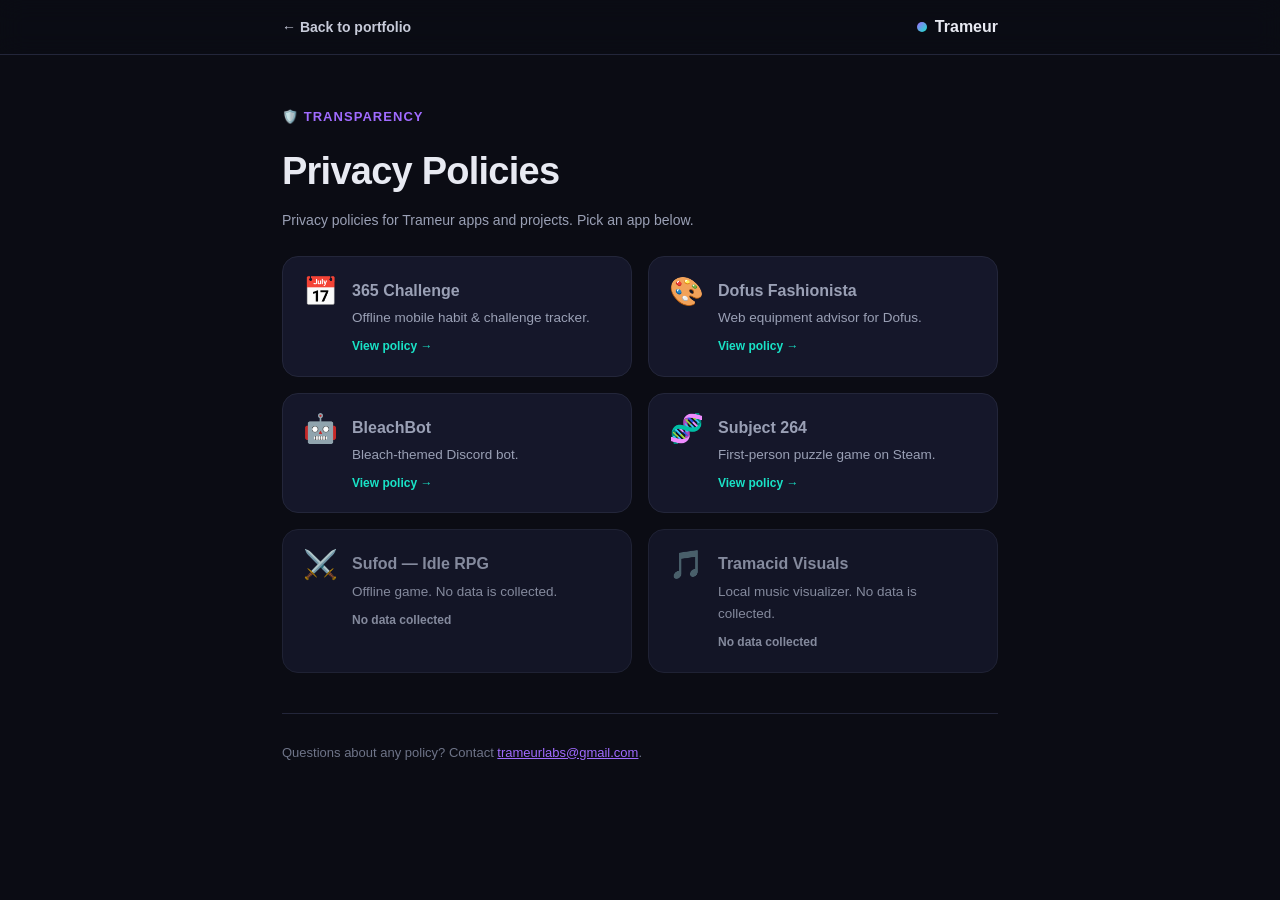
==== docs/privacy/index.html @ 5b6dbf9c "Add portfolio website with projects, visuals and privacy policies - Static GitHub Pages site under d" ====
<!DOCTYPE html>
<html lang="en">
<head>
  <meta charset="utf-8" />
  <meta name="viewport" content="width=device-width, initial-scale=1" />
  <title>Privacy Policies — Trameur apps</title>
  <meta name="description" content="Privacy policies for all Trameur apps and projects." />
  <link rel="icon" href="data:image/svg+xml,%3Csvg xmlns='http://www.w3.org/2000/svg' viewBox='0 0 32 32'%3E%3Cdefs%3E%3ClinearGradient id='g' x1='0' y1='0' x2='1' y2='1'%3E%3Cstop offset='0' stop-color='%23a06bff'/%3E%3Cstop offset='1' stop-color='%2319e3c7'/%3E%3C/linearGradient%3E%3C/defs%3E%3Crect width='32' height='32' rx='8' fill='url(%23g)'/%3E%3Ctext x='16' y='22' font-size='18' font-family='Arial' font-weight='bold' fill='white' text-anchor='middle'%3ET%3C/text%3E%3C/svg%3E" />
  <link rel="stylesheet" href="../assets/css/privacy.css" />
</head>
<body>
  <header class="top">
    <div class="top-inner">
      <a class="back" href="../index.html">← Back to portfolio</a>
      <a class="brand-mini" href="../index.html"><span class="dot"></span> Trameur</a>
    </div>
  </header>

  <div class="wrap">
    <span class="eyebrow">🛡️ Transparency</span>
    <h1>Privacy Policies</h1>
    <p class="updated">Privacy policies for Trameur apps and projects. Pick an app below.</p>

    <div class="hub-grid">
      <a class="hub-card" href="365-challenge.html">
        <span class="ic">📅</span>
        <span>
          <b>365 Challenge</b>
          <span>Offline mobile habit &amp; challenge tracker.</span>
          <span class="status">View policy →</span>
        </span>
      </a>

      <a class="hub-card" href="dofus-fashionista.html">
        <span class="ic">🎨</span>
        <span>
          <b>Dofus Fashionista</b>
          <span>Web equipment advisor for Dofus.</span>
          <span class="status">View policy →</span>
        </span>
      </a>

      <a class="hub-card" href="bleachbot.html">
        <span class="ic">🤖</span>
        <span>
          <b>BleachBot</b>
          <span>Bleach-themed Discord bot.</span>
          <span class="status">View policy →</span>
        </span>
      </a>

      <a class="hub-card" href="subject-264.html">
        <span class="ic">🧬</span>
        <span>
          <b>Subject 264</b>
          <span>First-person puzzle game on Steam.</span>
          <span class="status">View policy →</span>
        </span>
      </a>

      <div class="hub-card muted-card">
        <span class="ic">⚔️</span>
        <span>
          <b>Sufod — Idle RPG</b>
          <span>Offline game. No data is collected.</span>
          <span class="status">No data collected</span>
        </span>
      </div>

      <div class="hub-card muted-card">
        <span class="ic">🎵</span>
        <span>
          <b>Tramacid Visuals</b>
          <span>Local music visualizer. No data is collected.</span>
          <span class="status">No data collected</span>
        </span>
      </div>
    </div>

    <hr class="divider" />
    <footer>
      Questions about any policy? Contact <a href="mailto:trameurlabs@gmail.com">trameurlabs@gmail.com</a>.
    </footer>
  </div>
</body>
</html>
---- docs/assets/css/privacy.css ----
/* ============================================================
   Trameur — Privacy pages
   ============================================================ */
:root {
  --bg: #0b0c14;
  --bg-soft: #11131f;
  --card: #15172a;
  --border: #23263a;
  --text: #e8eaf2;
  --text-2: #c7cbd9;
  --muted: #9aa0b5;
  --faint: #6e7488;
  --accent: #a06bff;
  --accent-3: #19e3c7;
  color-scheme: dark;
}
* { box-sizing: border-box; }
body {
  margin: 0;
  background: var(--bg);
  color: var(--text);
  font-family: -apple-system, BlinkMacSystemFont, "Segoe UI", Roboto, Helvetica, Arial, sans-serif;
  line-height: 1.65;
}
a { color: var(--accent); }

.top {
  position: sticky; top: 0; z-index: 5;
  backdrop-filter: blur(12px);
  background: color-mix(in srgb, var(--bg) 75%, transparent);
  border-bottom: 1px solid var(--border);
}
.top-inner {
  max-width: 760px; margin: 0 auto; padding: 14px 22px;
  display: flex; align-items: center; justify-content: space-between;
}
.back {
  display: inline-flex; align-items: center; gap: 8px;
  font-weight: 700; font-size: 14px; color: var(--text-2); text-decoration: none;
}
.back:hover { color: var(--text); }
.brand-mini { display: inline-flex; align-items: center; gap: 8px; font-weight: 800; color: var(--text); text-decoration: none; }
.brand-mini .dot { width: 10px; height: 10px; border-radius: 50%; background: linear-gradient(135deg, var(--accent), var(--accent-3)); }

.wrap { max-width: 760px; margin: 0 auto; padding: 48px 22px 90px; }
.eyebrow { display: inline-flex; align-items: center; gap: 8px; font-size: 13px; font-weight: 700; letter-spacing: 0.08em; text-transform: uppercase; color: var(--accent); margin-bottom: 12px; }
h1 { font-size: clamp(28px, 5vw, 38px); font-weight: 850; letter-spacing: -0.02em; margin: 0 0 6px; }
.app-emoji { font-size: 40px; display: block; margin-bottom: 10px; }
.updated { color: var(--muted); font-size: 14px; margin: 0 0 24px; }
h2 { font-size: 19px; font-weight: 700; margin: 32px 0 8px; color: #fff; }
p, li { color: var(--text-2); }
strong { color: var(--text); }
.tldr {
  background: var(--card);
  border: 1px solid var(--border);
  border-left: 3px solid var(--accent);
  border-radius: 14px;
  padding: 16px 18px;
  font-weight: 600;
  margin: 0 0 8px;
}
code { background: var(--card); padding: 1px 7px; border-radius: 6px; font-size: 0.92em; }
ul { padding-left: 20px; }
li { margin: 4px 0; }
.divider { border: none; border-top: 1px solid var(--border); margin: 40px 0 0; }
footer { margin-top: 28px; color: var(--faint); font-size: 13px; }

/* hub index */
.hub-grid { display: grid; grid-template-columns: repeat(auto-fill, minmax(320px, 1fr)); gap: 16px; margin-top: 8px; }
.hub-card {
  display: flex; align-items: flex-start; gap: 14px;
  border: 1px solid var(--border);
  background: var(--card);
  border-radius: 16px;
  padding: 18px 20px;
  text-decoration: none;
  color: var(--text);
  transition: border-color 0.2s ease, transform 0.2s ease;
}
.hub-card:hover { border-color: var(--accent); transform: translateY(-3px); }
.hub-card .ic { font-size: 28px; line-height: 1; }
.hub-card b { display: block; font-size: 16px; }
.hub-card span { display: block; color: var(--muted); font-size: 13.5px; margin-top: 3px; }
.hub-card .status { display: inline-block; margin-top: 8px; font-size: 12px; font-weight: 700; color: var(--accent-3); }
.hub-card.muted-card { opacity: 0.85; }
.hub-card.muted-card:hover { transform: none; border-color: var(--border); cursor: default; }
.hub-card.muted-card .status { color: var(--muted); }
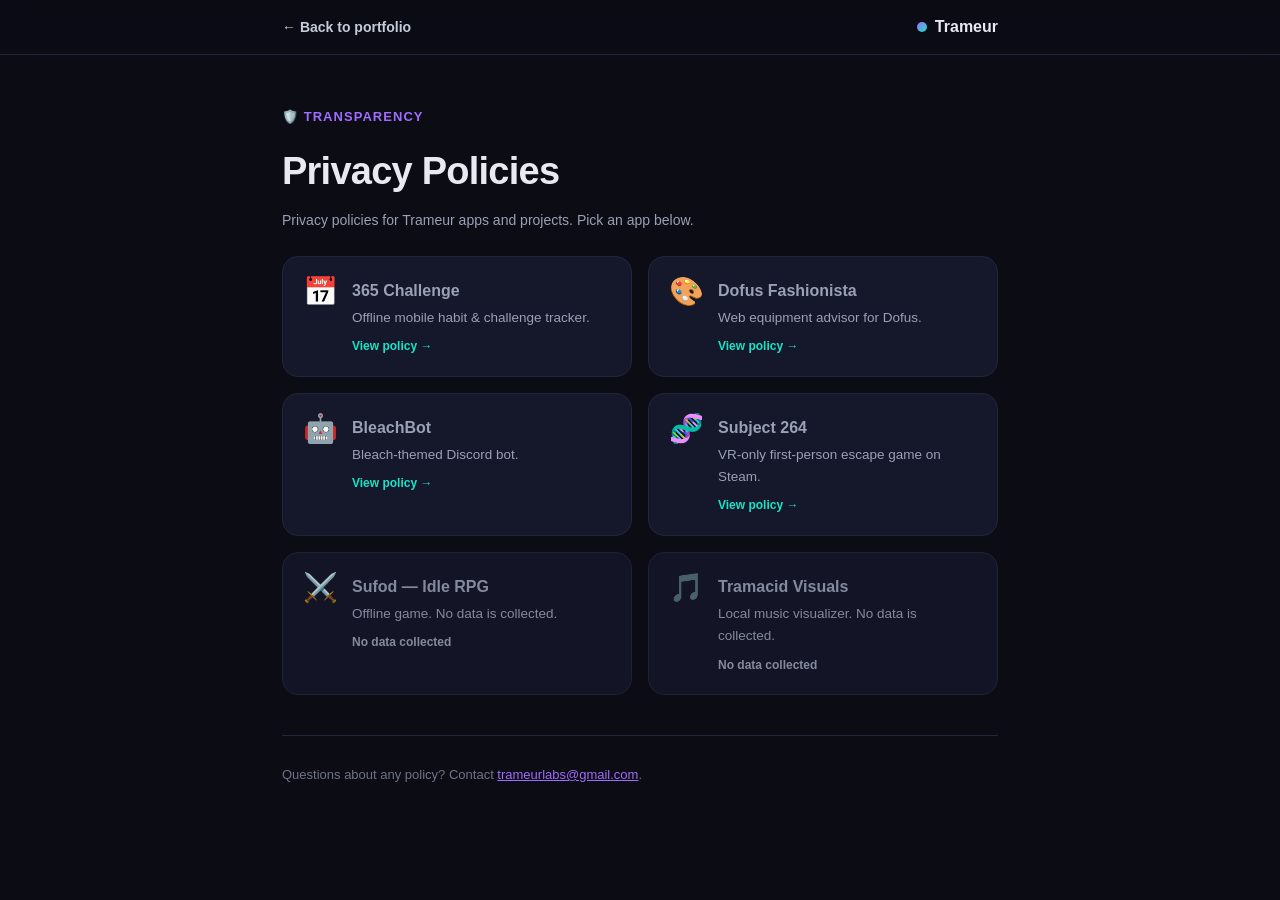
==== commit a1fa33e9: "Add real screenshots, VR details and a gallery lightbox - Subject 264: real Steam screenshots, VR-on" ====
--- a/docs/privacy/index.html
+++ b/docs/privacy/index.html
@@ -53,7 +53,7 @@
         <span class="ic">🧬</span>
         <span>
           <b>Subject 264</b>
-          <span>First-person puzzle game on Steam.</span>
+          <span>VR-only first-person escape game on Steam.</span>
           <span class="status">View policy →</span>
         </span>
       </a>
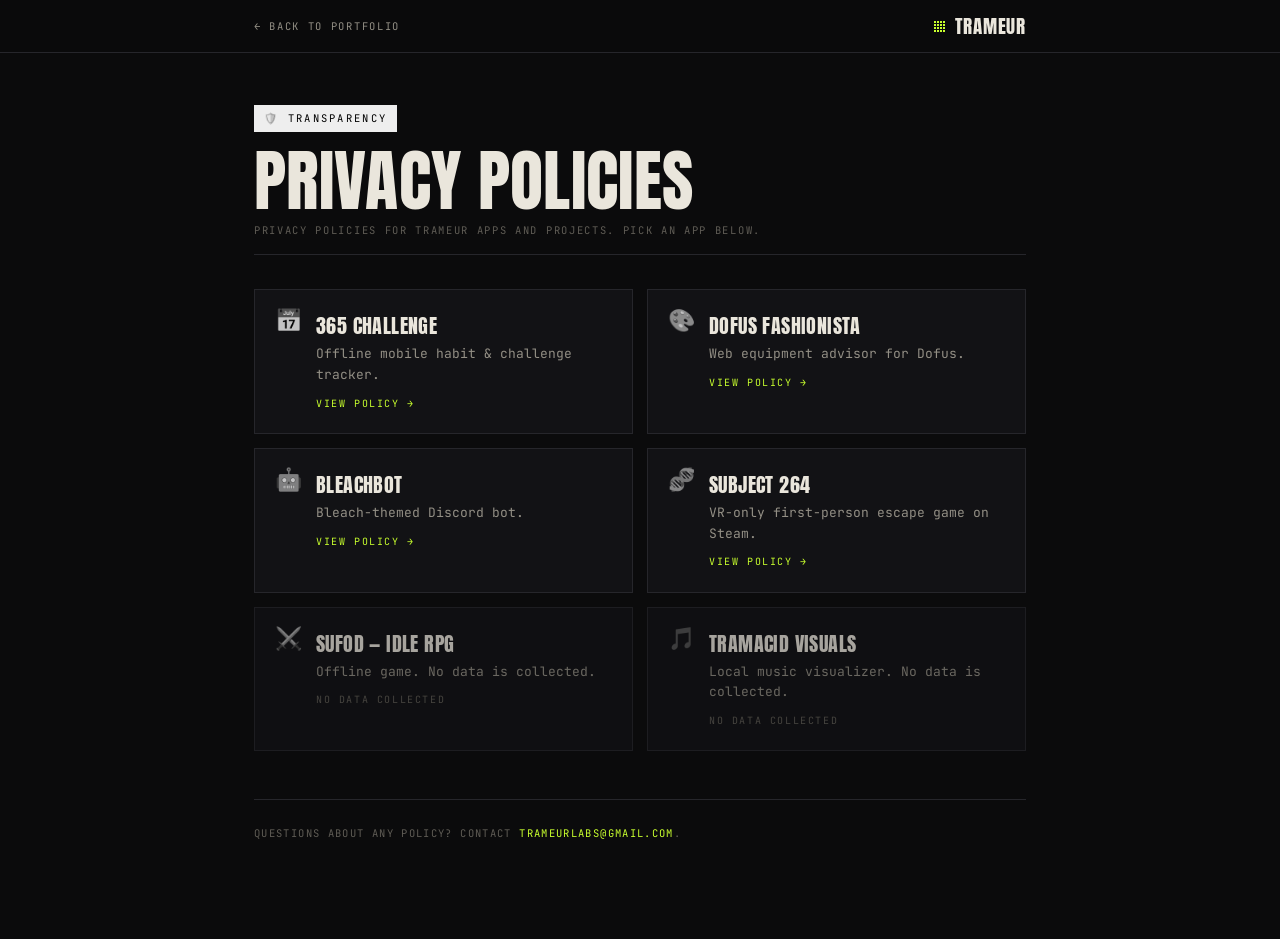
==== commit 5ac01077: "v2" ====
--- a/docs/privacy/index.html
+++ b/docs/privacy/index.html
@@ -5,8 +5,9 @@
   <meta name="viewport" content="width=device-width, initial-scale=1" />
   <title>Privacy Policies — Trameur apps</title>
   <meta name="description" content="Privacy policies for all Trameur apps and projects." />
-  <link rel="icon" href="data:image/svg+xml,%3Csvg xmlns='http://www.w3.org/2000/svg' viewBox='0 0 32 32'%3E%3Cdefs%3E%3ClinearGradient id='g' x1='0' y1='0' x2='1' y2='1'%3E%3Cstop offset='0' stop-color='%23a06bff'/%3E%3Cstop offset='1' stop-color='%2319e3c7'/%3E%3C/linearGradient%3E%3C/defs%3E%3Crect width='32' height='32' rx='8' fill='url(%23g)'/%3E%3Ctext x='16' y='22' font-size='18' font-family='Arial' font-weight='bold' fill='white' text-anchor='middle'%3ET%3C/text%3E%3C/svg%3E" />
+  <link rel="icon" href="data:image/svg+xml,<svg xmlns='http://www.w3.org/2000/svg' viewBox='0 0 32 32'><rect width='32' height='32' fill='%230b0b0c'/><g fill='%23c8ff2e'><rect x='0' y='4' width='4' height='4'/><rect x='8' y='12' width='4' height='4'/><rect x='0' y='20' width='4' height='4'/><rect x='8' y='28' width='4' height='4'/><rect x='12' y='0' width='4' height='4'/><rect x='20' y='4' width='4' height='4'/><rect x='12' y='8' width='4' height='4'/><rect x='20' y='12' width='4' height='4'/><rect x='12' y='16' width='4' height='4'/><rect x='20' y='20' width='4' height='4'/><rect x='12' y='24' width='4' height='4'/><rect x='20' y='28' width='4' height='4'/><rect x='24' y='0' width='8' height='32'/></g></svg>" />
   <link rel="stylesheet" href="../assets/css/privacy.css" />
+  <script>try{var t=localStorage.getItem('trame-theme');if(t)document.documentElement.setAttribute('data-theme',t)}catch(e){}</script>
 </head>
 <body>
   <header class="top">
--- a/docs/assets/css/privacy.css
+++ b/docs/assets/css/privacy.css
@@ -1,87 +1,145 @@
 /* ============================================================
-   Trameur — Privacy pages
+   Trameur — privacy pages
+   Same ink as the portfolio: riso palette, printed grid, no radii.
    ============================================================ */
+@import url("https://fonts.googleapis.com/css2?family=Anton&family=JetBrains+Mono:wght@400;700&display=swap");
+
 :root {
-  --bg: #0b0c14;
-  --bg-soft: #11131f;
-  --card: #15172a;
-  --border: #23263a;
-  --text: #e8eaf2;
-  --text-2: #c7cbd9;
-  --muted: #9aa0b5;
-  --faint: #6e7488;
-  --accent: #a06bff;
-  --accent-3: #19e3c7;
+  --bg: #0b0b0c;
+  --bg-2: #121215;
+  --fg: #eae6dc;
+  --fg-2: #938f85;
+  --fg-3: #5f5c55;
+  --line: #26262b;
+  --line-2: #34343b;
+  --accent: #c8ff2e;
+  --accent-ink: #0b0b0c;
+  --f-display: "Anton", "Haettenschweiler", "Arial Narrow", Impact, sans-serif;
+  --f-mono: "JetBrains Mono", ui-monospace, SFMono-Regular, Menlo, Consolas, monospace;
   color-scheme: dark;
 }
+
+/* follows the choice made on the portfolio (stored in localStorage,
+   applied by the inline script in each page head) */
+[data-theme="paper"] {
+  --bg: #eae6dc;
+  --bg-2: #e1dcd0;
+  --fg: #0b0b0c;
+  --fg-2: #6b665c;
+  --fg-3: #918b7f;
+  --line: #c9c2b2;
+  --line-2: #b3ab99;
+  --accent: #ff2e6e;
+  --accent-ink: #eae6dc;
+  color-scheme: light;
+}
+
 * { box-sizing: border-box; }
+
 body {
   margin: 0;
   background: var(--bg);
-  color: var(--text);
-  font-family: -apple-system, BlinkMacSystemFont, "Segoe UI", Roboto, Helvetica, Arial, sans-serif;
-  line-height: 1.65;
+  color: var(--fg-2);
+  font-family: var(--f-mono);
+  font-size: 14px;
+  line-height: 1.8;
+  -webkit-font-smoothing: antialiased;
 }
-a { color: var(--accent); }
+::selection { background: var(--accent); color: var(--accent-ink); }
 
+a { color: var(--accent); text-decoration: none; }
+a:hover { text-decoration: underline; }
+
+/* top bar ---------------------------------------------------------- */
 .top {
   position: sticky; top: 0; z-index: 5;
-  backdrop-filter: blur(12px);
-  background: color-mix(in srgb, var(--bg) 75%, transparent);
-  border-bottom: 1px solid var(--border);
+  backdrop-filter: blur(10px);
+  background: color-mix(in srgb, var(--bg) 88%, transparent);
+  border-bottom: 1px solid var(--line);
 }
 .top-inner {
-  max-width: 760px; margin: 0 auto; padding: 14px 22px;
-  display: flex; align-items: center; justify-content: space-between;
+  max-width: 820px; margin: 0 auto; padding: 0 24px; height: 52px;
+  display: flex; align-items: center; justify-content: space-between; gap: 16px;
 }
 .back {
-  display: inline-flex; align-items: center; gap: 8px;
-  font-weight: 700; font-size: 14px; color: var(--text-2); text-decoration: none;
+  font-size: 10.5px; letter-spacing: 0.16em; text-transform: uppercase; color: var(--fg-2);
 }
-.back:hover { color: var(--text); }
-.brand-mini { display: inline-flex; align-items: center; gap: 8px; font-weight: 800; color: var(--text); text-decoration: none; }
-.brand-mini .dot { width: 10px; height: 10px; border-radius: 50%; background: linear-gradient(135deg, var(--accent), var(--accent-3)); }
+.back:hover { color: var(--fg); text-decoration: none; }
+.brand-mini {
+  display: inline-flex; align-items: center; gap: 9px; color: var(--fg); text-decoration: none;
+  font-family: var(--f-display); font-size: 19px; text-transform: uppercase; letter-spacing: 0.04em;
+}
+.brand-mini:hover { text-decoration: none; }
+.brand-mini .dot {
+  width: 13px; height: 13px; border-radius: 0; background: var(--accent);
+  background-image:
+    repeating-linear-gradient(0deg, var(--bg) 0 1px, transparent 1px 3px),
+    repeating-linear-gradient(90deg, var(--bg) 0 1px, transparent 1px 3px);
+}
 
-.wrap { max-width: 760px; margin: 0 auto; padding: 48px 22px 90px; }
-.eyebrow { display: inline-flex; align-items: center; gap: 8px; font-size: 13px; font-weight: 700; letter-spacing: 0.08em; text-transform: uppercase; color: var(--accent); margin-bottom: 12px; }
-h1 { font-size: clamp(28px, 5vw, 38px); font-weight: 850; letter-spacing: -0.02em; margin: 0 0 6px; }
-.app-emoji { font-size: 40px; display: block; margin-bottom: 10px; }
-.updated { color: var(--muted); font-size: 14px; margin: 0 0 24px; }
-h2 { font-size: 19px; font-weight: 700; margin: 32px 0 8px; color: #fff; }
-p, li { color: var(--text-2); }
-strong { color: var(--text); }
+/* page ------------------------------------------------------------- */
+.wrap { max-width: 820px; margin: 0 auto; padding: 52px 24px 96px; }
+
+.eyebrow {
+  display: inline-block; font-size: 10.5px; letter-spacing: 0.22em; text-transform: uppercase;
+  color: var(--accent-ink); background: var(--accent); padding: 4px 10px; margin-bottom: 18px;
+}
+.eyebrow, .app-emoji, .hub-card .ic { filter: grayscale(1) contrast(1.1); }
+
+h1 {
+  font-family: var(--f-display); font-weight: 400; text-transform: uppercase;
+  font-size: clamp(34px, 8vw, 68px); line-height: 0.9; letter-spacing: 0.005em;
+  color: var(--fg); margin: 0 0 10px;
+}
+.app-emoji { font-size: 30px; display: block; margin-bottom: 12px; opacity: 0.8; }
+.updated {
+  font-size: 10.5px; letter-spacing: 0.16em; text-transform: uppercase; color: var(--fg-3);
+  margin: 0 0 34px; padding-bottom: 14px; border-bottom: 1px solid var(--line);
+}
+h2 {
+  font-family: var(--f-mono); font-weight: 700; color: var(--fg);
+  font-size: 12px; letter-spacing: 0.2em; text-transform: uppercase;
+  margin: 42px 0 12px; padding-bottom: 8px; border-bottom: 1px solid var(--line);
+}
+p, li { color: var(--fg-2); }
+strong { color: var(--fg); }
 .tldr {
-  background: var(--card);
-  border: 1px solid var(--border);
-  border-left: 3px solid var(--accent);
-  border-radius: 14px;
-  padding: 16px 18px;
-  font-weight: 600;
-  margin: 0 0 8px;
+  background: var(--bg-2); border: 1px solid var(--line);
+  border-left: 2px solid var(--accent); padding: 16px 18px; margin: 0 0 10px;
+  color: var(--fg);
 }
-code { background: var(--card); padding: 1px 7px; border-radius: 6px; font-size: 0.92em; }
+code { background: var(--bg-2); border: 1px solid var(--line); padding: 1px 6px; font-size: 0.92em; }
 ul { padding-left: 20px; }
-li { margin: 4px 0; }
-.divider { border: none; border-top: 1px solid var(--border); margin: 40px 0 0; }
-footer { margin-top: 28px; color: var(--faint); font-size: 13px; }
+li { margin: 5px 0; }
+li::marker { color: var(--accent); }
+.divider { border: none; border-top: 1px solid var(--line); margin: 48px 0 0; }
+footer {
+  margin-top: 24px; color: var(--fg-3);
+  font-size: 10.5px; letter-spacing: 0.13em; text-transform: uppercase;
+}
 
-/* hub index */
-.hub-grid { display: grid; grid-template-columns: repeat(auto-fill, minmax(320px, 1fr)); gap: 16px; margin-top: 8px; }
+/* hub -------------------------------------------------------------- */
+.hub-grid { display: grid; grid-template-columns: repeat(auto-fill, minmax(300px, 1fr)); gap: 14px; margin-top: 10px; }
 .hub-card {
   display: flex; align-items: flex-start; gap: 14px;
-  border: 1px solid var(--border);
-  background: var(--card);
-  border-radius: 16px;
-  padding: 18px 20px;
-  text-decoration: none;
-  color: var(--text);
-  transition: border-color 0.2s ease, transform 0.2s ease;
+  border: 1px solid var(--line); background: var(--bg-2); padding: 18px 20px;
+  color: var(--fg); text-decoration: none;
+  transition: border-color 0.18s, transform 0.18s, box-shadow 0.18s;
 }
-.hub-card:hover { border-color: var(--accent); transform: translateY(-3px); }
-.hub-card .ic { font-size: 28px; line-height: 1; }
-.hub-card b { display: block; font-size: 16px; }
-.hub-card span { display: block; color: var(--muted); font-size: 13.5px; margin-top: 3px; }
-.hub-card .status { display: inline-block; margin-top: 8px; font-size: 12px; font-weight: 700; color: var(--accent-3); }
-.hub-card.muted-card { opacity: 0.85; }
-.hub-card.muted-card:hover { transform: none; border-color: var(--border); cursor: default; }
-.hub-card.muted-card .status { color: var(--muted); }
+a.hub-card:hover {
+  text-decoration: none; border-color: var(--accent);
+  transform: translate(-2px, -2px); box-shadow: 4px 4px 0 var(--line-2);
+}
+.hub-card .ic { font-size: 22px; line-height: 1.2; opacity: 0.75; }
+.hub-card b {
+  display: block; font-family: var(--f-display); font-weight: 400; font-size: 20px;
+  text-transform: uppercase; letter-spacing: 0.02em; color: var(--fg);
+}
+.hub-card span span { display: block; color: var(--fg-2); font-size: 13px; line-height: 1.6; }
+.hub-card .status {
+  display: inline-block; margin-top: 10px; font-size: 10px; letter-spacing: 0.16em;
+  text-transform: uppercase; color: var(--accent);
+}
+.hub-card.muted-card { opacity: 0.7; }
+.hub-card.muted-card:hover { transform: none; border-color: var(--line); box-shadow: none; cursor: default; }
+.hub-card.muted-card .status { color: var(--fg-3); }
